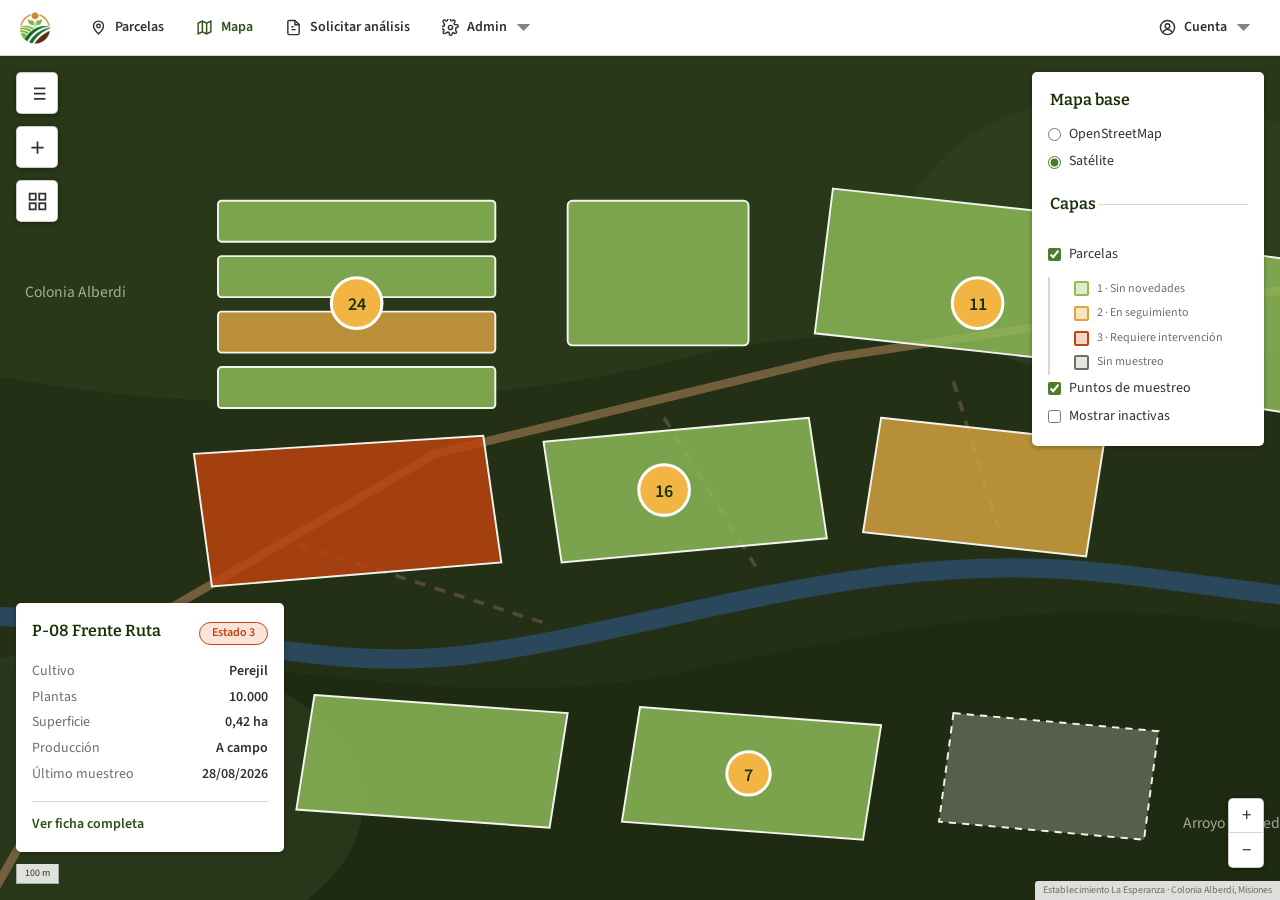
==== index.html @ cb6d9b94 "feat: logo, pantalla de analisis y ajustes de navegacion" ====
<!DOCTYPE html>
<html lang="es">
<head>
  <meta charset="UTF-8">
  <meta name="viewport" content="width=device-width, initial-scale=1.0">
  <title>SIGAgro — Mapa</title>
  <link rel="icon" href="img/logo.jpeg">
  <meta name="description" content="Sistema de gestión de parcelas y muestreos agronómicos.">

  <link rel="preconnect" href="https://fonts.googleapis.com">
  <link rel="preconnect" href="https://fonts.gstatic.com" crossorigin>
  <link href="https://fonts.googleapis.com/css2?family=Bitter:wght@500;600&family=Source+Sans+3:wght@400;600&display=swap" rel="stylesheet">

  <link rel="stylesheet" href="css/base.css">
  <link rel="stylesheet" href="css/paginas.css">
</head>

<body class="app">
  <a class="saltar-contenido" href="#mapa">Ir al mapa</a>

  <!-- ==================== Barra superior ==================== -->
  <header class="barra">

    <a class="barra__marca" href="index.html" aria-label="SIGAgro, inicio">
        <img class="barra__isotipo" src="img/logo.jpeg" alt="SIGAgro">
        <circle cx="20" cy="20" r="19" fill="#8fbc5a" stroke="#2d5016" stroke-width="2"/>
        <path d="M8 29 L14 15 L18 23 L22 17 L27 29 Z" fill="#1b3209"/>
        <rect x="8" y="29" width="24" height="3" fill="#2d5016"/>
      </svg>
    </a>

    <nav class="barra__menu" aria-label="Secciones del sistema">

      <a class="barra__link" href="listado_tabla.html">
        <svg viewBox="0 0 24 24" fill="none" stroke="currentColor" stroke-width="2" aria-hidden="true">
          <path d="M12 21s7-6.3 7-11a7 7 0 1 0-14 0c0 4.7 7 11 7 11z"/>
          <circle cx="12" cy="10" r="2.5"/>
        </svg>
        <span>Parcelas</span>
      </a>

      <a class="barra__link barra__link--activo" href="index.html">
        <svg viewBox="0 0 24 24" fill="none" stroke="currentColor" stroke-width="2" aria-hidden="true">
          <path d="M3 6l6-3 6 3 6-3v15l-6 3-6-3-6 3z"/>
          <path d="M9 3v15M15 6v15"/>
        </svg>
        <span>Mapa</span>
      </a>

      <a class="barra__link" href="comprar.html">
        <svg viewBox="0 0 24 24" fill="none" stroke="currentColor" stroke-width="2" aria-hidden="true">
          <path d="M14 2v6h6"/>
          <path d="M14 2H6a2 2 0 0 0-2 2v16a2 2 0 0 0 2 2h12a2 2 0 0 0 2-2V8z"/>
          <path d="M9 15h6M9 11h3"/>
        </svg>
        <span>Solicitar análisis</span>
      </a>

      <div class="desplegable">
        <a class="barra__link" href="#" aria-haspopup="true">
          <svg viewBox="0 0 24 24" fill="none" stroke="currentColor" stroke-width="2" aria-hidden="true">
            <circle cx="12" cy="12" r="3"/>
            <path d="M19.4 15a1.6 1.6 0 0 0 .3 1.8l.1.1a2 2 0 1 1-2.8 2.8l-.1-.1a1.6 1.6 0 0 0-2.7 1.1V21a2 2 0 1 1-4 0v-.1A1.6 1.6 0 0 0 7 19.4a1.6 1.6 0 0 0-1.8.3l-.1.1a2 2 0 1 1-2.8-2.8l.1-.1a1.6 1.6 0 0 0-1.1-2.7H1a2 2 0 1 1 0-4h.1A1.6 1.6 0 0 0 2.6 7a1.6 1.6 0 0 0-.3-1.8l-.1-.1a2 2 0 1 1 2.8-2.8l.1.1a1.6 1.6 0 0 0 1.8.3H7a1.6 1.6 0 0 0 1-1.5V1a2 2 0 1 1 4 0v.1a1.6 1.6 0 0 0 2.7 1.1l.1-.1a2 2 0 1 1 2.8 2.8l-.1.1a1.6 1.6 0 0 0-.3 1.8V7a1.6 1.6 0 0 0 1.5 1H21a2 2 0 1 1 0 4h-.1a1.6 1.6 0 0 0-1.5 1z"/>
          </svg>
          <span>Admin</span>
          <svg class="desplegable__flecha" viewBox="0 0 10 10" fill="currentColor" aria-hidden="true">
            <path d="M1 3l4 4 4-4z"/>
          </svg>
        </a>
        <div class="desplegable__lista">
          <a href="#">Establecimientos</a>
          <a href="#">Catálogo de cultivos</a>
          <a href="#">Plagas y enfermedades</a>
          <a href="#">Usuarios</a>
        </div>
      </div>

    </nav>

    <div class="barra__menu barra__menu--derecha">
      <div class="desplegable">
        <a class="barra__link" href="#" aria-haspopup="true">
          <svg viewBox="0 0 24 24" fill="none" stroke="currentColor" stroke-width="2" aria-hidden="true">
            <circle cx="12" cy="12" r="10"/>
            <circle cx="12" cy="10" r="3.2"/>
            <path d="M5.5 19a7 7 0 0 1 13 0"/>
          </svg>
          <span>Cuenta</span>
          <svg class="desplegable__flecha" viewBox="0 0 10 10" fill="currentColor" aria-hidden="true">
            <path d="M1 3l4 4 4-4z"/>
          </svg>
        </a>
        <div class="desplegable__lista desplegable__lista--derecha">
          <a href="#">Mi perfil</a>
          <a href="#">Preferencias</a>
          <a href="#">Cerrar sesión</a>
        </div>
      </div>
    </div>

  </header>

  <!-- ==================== Mapa ==================== -->
  <main class="mapa" id="mapa">

    <!-- Lienzo estático. Se reemplaza por el contenedor de Leaflet
         en la etapa siguiente sin modificar el resto de la pantalla. -->
    <div class="mapa__lienzo">
      <svg viewBox="0 0 1200 700" preserveAspectRatio="xMidYMid slice"
           role="img"
           aria-label="Mapa satelital del establecimiento La Esperanza con doce parcelas coloreadas según su estado sanitario y tres grupos de puntos de muestreo.">

        <!-- Terreno -->
        <rect width="1200" height="700" fill="#243016"/>
        <path d="M0 0h1200v230c-180 40-360-30-560 20S180 300 0 250z" fill="#2b3a1a" opacity="0.8"/>
        <path d="M0 520c220-60 400 40 640-10s360-70 560-20v210H0z" fill="#1f2a12" opacity="0.85"/>
        <ellipse cx="1010" cy="150" rx="190" ry="120" fill="#2f4020" opacity="0.7"/>
        <ellipse cx="150" cy="620" rx="220" ry="130" fill="#2f4020" opacity="0.6"/>

        <!-- Arroyo -->
        <path d="M-20 470 C 180 445, 300 520, 470 495 S 800 405, 1000 430 S 1160 455, 1220 445"
              fill="none" stroke="#2b4a63" stroke-width="16" opacity="0.9"/>

        <!-- Camino principal y huellas internas -->
        <path d="M60 700 L 190 470 L 430 330 L 760 250 L 1160 190"
              fill="none" stroke="#8b6f47" stroke-width="7" opacity="0.75"/>
        <path d="M300 400 L 520 470 M 620 300 L 700 430 M 860 270 L 900 400"
              fill="none" stroke="#7a6240" stroke-width="3"
              stroke-dasharray="9 8" opacity="0.55"/>

        <!-- ============ Parcelas ============ -->
        <!-- Verde: sin novedades · Ámbar: en seguimiento · Rojo: requiere intervención -->
        <g stroke="#f2f4ee" stroke-width="1.6" fill-opacity="0.82">

          <!-- Invernaderos (bandas angostas) -->
          <a class="mapa__parcela" href="producto.html">
            <title>P-01 Invernadero Norte · Pimiento · 15.000 plantas</title>
            <rect x="250" y="120" width="230" height="34" rx="3" fill="#8fbc5a"/>
          </a>
          <a class="mapa__parcela" href="producto.html">
            <title>P-02 Invernadero Centro · Tomate redondo · 2.000 plantas</title>
            <rect x="250" y="166" width="230" height="34" rx="3" fill="#8fbc5a"/>
          </a>
          <a class="mapa__parcela" href="producto.html">
            <title>P-03 Invernadero Sur · Tomate cherry · 1.000 plantas</title>
            <rect x="250" y="212" width="230" height="34" rx="3" fill="#d9a441"/>
          </a>
          <a class="mapa__parcela" href="producto.html">
            <title>P-04 Invernadero Fondo · Berenjena · 1.000 plantas</title>
            <rect x="250" y="258" width="230" height="34" rx="3" fill="#8fbc5a"/>
          </a>

          <!-- Módulo hidropónico -->
          <a class="mapa__parcela" href="producto.html">
            <title>P-05 Módulo hidropónico · Frutilla · 8.000 plantas</title>
            <rect x="540" y="120" width="150" height="120" rx="4" fill="#8fbc5a"/>
          </a>

          <!-- Parcelas a campo -->
          <a class="mapa__parcela" href="producto.html">
            <title>P-06 Lote Alto · Cebollita · 20.000 plantas</title>
            <polygon points="760,110 990,135 975,255 745,230" fill="#8fbc5a"/>
          </a>
          <a class="mapa__parcela" href="producto.html">
            <title>P-07 Picada Larga · Mandioca · 18.000 plantas</title>
            <polygon points="1010,150 1180,175 1165,300 995,275" fill="#8fbc5a"/>
          </a>
          <a class="mapa__parcela" href="producto.html">
            <title>P-08 Frente Ruta · Perejil · 10.000 plantas</title>
            <polygon points="230,330 470,315 485,420 245,440" fill="#c1440e"/>
          </a>
          <a class="mapa__parcela" href="producto.html">
            <title>P-09 Bajo del Arroyo · Lechuga · 7.000 plantas</title>
            <polygon points="520,320 740,300 755,400 535,420" fill="#8fbc5a"/>
          </a>
          <a class="mapa__parcela" href="producto.html">
            <title>P-10 Cantera · Jengibre · 4.000 plantas</title>
            <polygon points="800,300 985,320 970,415 785,395" fill="#d9a441"/>
          </a>
          <a class="mapa__parcela" href="producto.html">
            <title>P-11 Costa Sur · Zapallito de tronco · 3.000 plantas</title>
            <polygon points="330,530 540,545 525,640 315,625" fill="#8fbc5a"/>
          </a>
          <a class="mapa__parcela" href="producto.html">
            <title>P-12 Loma Verde · Repollo corazón de buey · 2.000 plantas</title>
            <polygon points="600,540 800,555 785,650 585,635" fill="#8fbc5a"/>
          </a>
          <a class="mapa__parcela" href="producto.html">
            <title>P-13 Chacra Vieja · Akusai · 2.000 plantas (inactiva)</title>
            <polygon points="860,545 1030,560 1018,650 848,635"
                     fill="#9aa192" fill-opacity="0.45" stroke-dasharray="6 5"/>
          </a>
        </g>

        <!-- Grupos de puntos de muestreo -->
        <g font-family="Source Sans 3, sans-serif" font-size="15" font-weight="600"
           text-anchor="middle" fill="#1b3209">
          <circle cx="365" cy="205" r="21" fill="#f2b544" stroke="#ffffff" stroke-width="2.5"/>
          <text x="365" y="211">24</text>
          <circle cx="620" cy="360" r="21" fill="#f2b544" stroke="#ffffff" stroke-width="2.5"/>
          <text x="620" y="366">16</text>
          <circle cx="880" cy="205" r="21" fill="#f2b544" stroke="#ffffff" stroke-width="2.5"/>
          <text x="880" y="211">11</text>
          <circle cx="690" cy="595" r="18" fill="#f2b544" stroke="#ffffff" stroke-width="2.5"/>
          <text x="690" y="601">7</text>
        </g>

        <!-- Topónimos -->
        <g font-family="Source Sans 3, sans-serif" font-size="13"
           fill="#e6ebdd" opacity="0.65">
          <text x="90" y="200">Colonia Alberdi</text>
          <text x="1050" y="640">Arroyo del Medio</text>
        </g>
      </svg>
    </div>

    <!-- Herramientas -->
    <div class="mapa__herramientas">
      <a class="herramienta" href="listado_tabla.html" title="Ver parcelas en tabla"
         aria-label="Ver parcelas en tabla">
        <svg viewBox="0 0 24 24" fill="none" stroke="currentColor" stroke-width="2" aria-hidden="true">
          <path d="M8 6h13M8 12h13M8 18h13M3 6h.01M3 12h.01M3 18h.01"/>
        </svg>
      </a>
      <a class="herramienta" href="comprar.html" title="Nueva solicitud de análisis"
         aria-label="Nueva solicitud de análisis">
        <svg viewBox="0 0 24 24" fill="none" stroke="currentColor" stroke-width="2" aria-hidden="true">
          <path d="M12 5v14M5 12h14"/>
        </svg>
      </a>
      <a class="herramienta" href="listado_box.html" title="Ver parcelas en tarjetas"
         aria-label="Ver parcelas en tarjetas">
        <svg viewBox="0 0 24 24" fill="none" stroke="currentColor" stroke-width="2" aria-hidden="true">
          <rect x="3" y="3" width="7" height="7"/>
          <rect x="14" y="3" width="7" height="7"/>
          <rect x="3" y="14" width="7" height="7"/>
          <rect x="14" y="14" width="7" height="7"/>
        </svg>
      </a>
    </div>

    <!-- Panel de capas -->
    <aside class="capas" aria-label="Control de capas">

      <fieldset class="capas__grupo">
        <legend class="capas__titulo">Mapa base</legend>
        <label class="capas__opcion">
          <input type="radio" name="base" value="osm">
          OpenStreetMap
        </label>
        <label class="capas__opcion">
          <input type="radio" name="base" value="satelite" checked>
          Satélite
        </label>
      </fieldset>

      <fieldset class="capas__grupo">
        <legend class="capas__titulo">Capas</legend>

        <label class="capas__opcion">
          <input type="checkbox" checked>
          Parcelas
        </label>

        <div class="capas__subgrupo">
          <div class="capas__leyenda">
            <p class="capas__referencia">
              <span class="capas__muestra capas__muestra--1"></span>
              1 · Sin novedades
            </p>
            <p class="capas__referencia">
              <span class="capas__muestra capas__muestra--2"></span>
              2 · En seguimiento
            </p>
            <p class="capas__referencia">
              <span class="capas__muestra capas__muestra--3"></span>
              3 · Requiere intervención
            </p>
            <p class="capas__referencia">
              <span class="capas__muestra capas__muestra--0"></span>
              Sin muestreo
            </p>
          </div>
        </div>

        <label class="capas__opcion">
          <input type="checkbox" checked>
          Puntos de muestreo
        </label>

        <label class="capas__opcion">
          <input type="checkbox">
          Mostrar inactivas
        </label>
      </fieldset>

    </aside>

    <!-- Ficha rápida de la parcela seleccionada -->
    <div class="resumen-parcela">
      <div class="resumen-parcela__encabezado">
        <span class="resumen-parcela__nombre">P-08 Frente Ruta</span>
        <span class="estado estado--3">Estado 3</span>
      </div>
      <dl class="resumen-parcela__datos">
        <div><dt>Cultivo</dt><dd>Perejil</dd></div>
        <div><dt>Plantas</dt><dd>10.000</dd></div>
        <div><dt>Superficie</dt><dd>0,42 ha</dd></div>
        <div><dt>Producción</dt><dd>A campo</dd></div>
        <div><dt>Último muestreo</dt><dd>28/08/2026</dd></div>
      </dl>
      <a class="resumen-parcela__pie" href="producto.html">Ver ficha completa</a>
    </div>

    <!-- Controles del mapa -->
    <div class="mapa__zoom">
      <button type="button" aria-label="Acercar">+</button>
      <button type="button" aria-label="Alejar">−</button>
    </div>

    <p class="mapa__escala">100 m</p>
    <p class="mapa__pie">Establecimiento La Esperanza · Colonia Alberdi, Misiones</p>

  </main>

</body>
</html>
---- css/base.css ----
/* ==========================================================================
   SIGAgro — base.css
   Tokens, reset, tipografía y componentes compartidos por todas las páginas.
   NO agregar acá estilos de una sola página: eso va en paginas.css
   ========================================================================== */

/* --- 1. Tokens ---------------------------------------------------------- */

:root {
  /* Paleta */
  --verde-noche:  #1b3209;
  --verde-oscuro: #2d5016;
  --verde-medio:  #4a7c2c;
  --verde-claro:  #8fbc5a;
  --ambar:        #d9a441;
  --alerta:       #c1440e;
  --tierra:       #8b6f47;

  /* Interfaz */
  --blanco:       #ffffff;
  --crema:        #f7f5f0;
  --gris-fondo:   #eceae4;
  --gris-texto:   #2f3330;
  --gris-suave:   #6b706b;
  --gris-borde:   #d5d8d2;

  /* Tipografía */
  --fuente-titulo: "Bitter", Georgia, serif;
  --fuente-texto:  "Source Sans 3", "Segoe UI", system-ui, sans-serif;

  --txt-xs:  0.75rem;
  --txt-sm:  0.875rem;
  --txt-md:  1rem;
  --txt-lg:  1.25rem;
  --txt-xl:  1.75rem;
  --txt-2xl: 2.25rem;

  /* Espaciado */
  --sp-1: 0.25rem;
  --sp-2: 0.5rem;
  --sp-3: 0.75rem;
  --sp-4: 1rem;
  --sp-5: 1.5rem;
  --sp-6: 2rem;
  --sp-7: 3rem;

  /* Varios */
  --radio: 5px;
  --barra-alto: 56px;
  --sombra: 0 1px 5px rgba(0, 0, 0, 0.35);
  --ancho-max: 1240px;
  --borde: 1px solid var(--gris-borde);
}

/* --- 2. Reset ----------------------------------------------------------- */

*,
*::before,
*::after {
  box-sizing: border-box;
}

body,
h1, h2, h3, h4,
p, ul, ol, figure, table, fieldset {
  margin: 0;
  padding: 0;
}

ul {
  list-style: none;
}

img,
svg {
  display: block;
  max-width: 100%;
}

button {
  font: inherit;
  cursor: pointer;
}

/* --- 3. Base ------------------------------------------------------------ */

body {
  font-family: var(--fuente-texto);
  font-size: var(--txt-md);
  line-height: 1.55;
  color: var(--gris-texto);
  background-color: var(--gris-fondo);
  -webkit-font-smoothing: antialiased;
}

h1, h2, h3, h4 {
  font-family: var(--fuente-titulo);
  font-weight: 600;
  line-height: 1.25;
  color: var(--verde-noche);
}

h1 { font-size: var(--txt-xl); }
h2 { font-size: var(--txt-lg); }

a {
  color: var(--verde-oscuro);
  text-underline-offset: 2px;
}

:focus-visible {
  outline: 2px solid var(--verde-medio);
  outline-offset: 2px;
}

/* Pantallas de aplicación: el mapa ocupa todo el alto disponible */
.app {
  height: 100vh;
  display: flex;
  flex-direction: column;
  overflow: hidden;
}

.saltar-contenido {
  position: absolute;
  left: -9999px;
}

.saltar-contenido:focus {
  left: var(--sp-4);
  top: var(--sp-4);
  z-index: 900;
  padding: var(--sp-2) var(--sp-4);
  background: var(--blanco);
  border-radius: var(--radio);
}

/* --- 4. Barra superior -------------------------------------------------- */

.barra {
  position: relative;
  z-index: 500;
  display: flex;
  align-items: center;
  gap: var(--sp-5);
  height: var(--barra-alto);
  padding-inline: var(--sp-4);
  background-color: var(--blanco);
  border-bottom: var(--borde);
  box-shadow: 0 1px 4px rgba(0, 0, 0, 0.12);
}

.barra__marca {
  flex-shrink: 0;
  line-height: 0;
}

.barra__isotipo {
  width: 38px;
  height: 38px;
  object-fit: cover;
  border-radius: 50%;
}

.barra__menu {
  display: flex;
  align-items: center;
  gap: var(--sp-2);
}

.barra__menu--derecha {
  margin-left: auto;
}

.barra__link {
  display: flex;
  align-items: center;
  gap: var(--sp-2);
  padding: var(--sp-2) var(--sp-3);
  border-radius: var(--radio);
  font-size: var(--txt-sm);
  font-weight: 600;
  color: var(--gris-texto);
  text-decoration: none;
  white-space: nowrap;
}

.barra__link:hover {
  background-color: var(--gris-fondo);
  color: var(--verde-oscuro);
}

.barra__link--activo {
  color: var(--verde-oscuro);
}

.barra__link svg {
  width: 17px;
  height: 17px;
  flex-shrink: 0;
}

/* Menú desplegable sin JavaScript */
.desplegable {
  position: relative;
}

.desplegable__lista {
  position: absolute;
  top: calc(100% + 6px);
  left: 0;
  min-width: 190px;
  padding: var(--sp-2);
  background-color: var(--blanco);
  border: var(--borde);
  border-radius: var(--radio);
  box-shadow: var(--sombra);
  visibility: hidden;
  opacity: 0;
}

.desplegable:hover .desplegable__lista,
.desplegable:focus-within .desplegable__lista {
  visibility: visible;
  opacity: 1;
}

.desplegable__lista--derecha {
  left: auto;
  right: 0;
}

.desplegable__lista a {
  display: block;
  padding: var(--sp-2) var(--sp-3);
  border-radius: 3px;
  font-size: var(--txt-sm);
  color: var(--gris-texto);
  text-decoration: none;
}

.desplegable__lista a:hover {
  background-color: var(--gris-fondo);
  color: var(--verde-oscuro);
}

.desplegable__flecha {
  width: 9px;
  height: 9px;
  opacity: 0.6;
}

/* --- 5. Botones --------------------------------------------------------- */

.boton {
  display: inline-block;
  font-size: var(--txt-sm);
  font-weight: 600;
  padding: var(--sp-3) var(--sp-5);
  border: 2px solid transparent;
  border-radius: var(--radio);
  text-decoration: none;
}

.boton--principal {
  background-color: var(--verde-oscuro);
  color: var(--blanco);
}

.boton--principal:hover {
  background-color: var(--verde-medio);
  color: var(--blanco);
}

.boton--secundario {
  background-color: var(--blanco);
  color: var(--verde-oscuro);
  border-color: var(--verde-oscuro);
}

.boton--secundario:hover {
  background-color: var(--verde-oscuro);
  color: var(--blanco);
}

/* --- 6. Etiquetas de estado sanitario ----------------------------------- */
/* El estado de la parcela sale del último muestreo cargado.                 */

.estado {
  display: inline-block;
  font-size: var(--txt-xs);
  font-weight: 600;
  padding: 1px var(--sp-3);
  border-radius: 999px;
  border: 1px solid;
  white-space: nowrap;
}

.estado--1 {
  background-color: #e9f3da;
  border-color: var(--verde-claro);
  color: var(--verde-oscuro);
}

.estado--2 {
  background-color: #fbf1d9;
  border-color: var(--ambar);
  color: #7a5410;
}

.estado--3 {
  background-color: #fae4da;
  border-color: var(--alerta);
  color: var(--alerta);
}

.estado--sin-datos {
  background-color: var(--gris-fondo);
  border-color: var(--gris-borde);
  color: var(--gris-suave);
}

/* --- 7. Pie de página (páginas de contenido, no en el mapa) ------------- */

.pie {
  background-color: var(--verde-noche);
  color: #c7cebc;
  padding-block: var(--sp-6);
  font-size: var(--txt-sm);
}

.pie__interior {
  width: 100%;
  max-width: var(--ancho-max);
  margin-inline: auto;
  padding-inline: var(--sp-5);
  display: flex;
  flex-wrap: wrap;
  gap: var(--sp-5);
  justify-content: space-between;
}

.pie__titulo {
  color: var(--crema);
  font-family: var(--fuente-titulo);
  margin-bottom: var(--sp-1);
}

/* --- 8. Responsive ------------------------------------------------------ */

@media (max-width: 900px) {
  .barra {
    gap: var(--sp-2);
    padding-inline: var(--sp-2);
  }

  .barra__link span {
    display: none;
  }

  .barra__link {
    padding: var(--sp-2);
  }
}
---- css/paginas.css ----
/* ==========================================================================
   SIGAgro — paginas.css
   Estilos propios de cada pantalla. Prefijar las clases con el nombre de la
   sección (mapa__, capas__, tabla__, ficha__) para no pisarse entre integrantes.
   ========================================================================== */

/* ==========================================================================
   PANTALLA DE MAPA (index.html)
   ========================================================================== */

.mapa {
  position: relative;
  flex: 1;
  overflow: hidden;
  background-color: #1d2915;
}

/* Lienzo: hoy es un SVG estático. En la etapa 2 se reemplaza por el
   contenedor de Leaflet sin tocar el resto de la pantalla. */
.mapa__lienzo {
  position: absolute;
  inset: 0;
}

.mapa__lienzo svg {
  width: 100%;
  height: 100%;
}

.mapa__parcela {
  cursor: pointer;
}

.mapa__parcela:hover polygon,
.mapa__parcela:hover rect {
  stroke: #ffffff;
  stroke-width: 3;
}

/* --- Herramientas laterales --------------------------------------------- */

.mapa__herramientas {
  position: absolute;
  top: var(--sp-4);
  left: var(--sp-4);
  z-index: 400;
  display: flex;
  flex-direction: column;
  gap: var(--sp-3);
}

.herramienta {
  display: grid;
  place-items: center;
  width: 42px;
  height: 42px;
  background-color: var(--blanco);
  border: 1px solid rgba(0, 0, 0, 0.2);
  border-radius: var(--radio);
  box-shadow: var(--sombra);
  color: var(--gris-texto);
  text-decoration: none;
}

.herramienta:hover {
  background-color: var(--crema);
  color: var(--verde-oscuro);
}

.herramienta svg {
  width: 21px;
  height: 21px;
}

/* --- Panel de capas ------------------------------------------------------ */

.capas {
  position: absolute;
  top: var(--sp-4);
  right: var(--sp-4);
  z-index: 400;
  width: 232px;
  padding: var(--sp-4);
  background-color: var(--blanco);
  border-radius: var(--radio);
  box-shadow: var(--sombra);
  font-size: var(--txt-sm);
}

.capas__grupo {
  border: none;
}

.capas__grupo + .capas__grupo {
  margin-top: var(--sp-4);
  padding-top: var(--sp-4);
  border-top: var(--borde);
}

.capas__titulo {
  display: block;
  font-family: var(--fuente-titulo);
  font-size: var(--txt-md);
  font-weight: 600;
  color: var(--verde-noche);
  margin-bottom: var(--sp-2);
}

.capas__opcion {
  display: flex;
  align-items: center;
  gap: var(--sp-2);
  padding-block: 3px;
  cursor: pointer;
}

.capas__opcion input {
  accent-color: var(--verde-medio);
  margin: 0;
  flex-shrink: 0;
}

.capas__subgrupo {
  margin-top: var(--sp-2);
  padding-left: var(--sp-5);
  border-left: 2px solid var(--gris-borde);
}

.capas__leyenda {
  margin-top: var(--sp-2);
}

.capas__referencia {
  display: flex;
  align-items: center;
  gap: var(--sp-2);
  padding-block: 3px;
  font-size: var(--txt-xs);
  color: var(--gris-suave);
}

.capas__muestra {
  width: 15px;
  height: 15px;
  border-radius: 2px;
  border: 2px solid;
  flex-shrink: 0;
}

.capas__muestra--1 { background-color: #dcefc4; border-color: var(--verde-claro); }
.capas__muestra--2 { background-color: #f7e6bd; border-color: var(--ambar); }
.capas__muestra--3 { background-color: #f4d5c6; border-color: var(--alerta); }
.capas__muestra--0 { background-color: #e4e6e1; border-color: var(--gris-suave); }

/* --- Control de zoom ----------------------------------------------------- */

.mapa__zoom {
  position: absolute;
  right: var(--sp-4);
  bottom: var(--sp-6);
  z-index: 400;
  display: flex;
  flex-direction: column;
  background-color: var(--blanco);
  border: 1px solid rgba(0, 0, 0, 0.2);
  border-radius: var(--radio);
  box-shadow: var(--sombra);
  overflow: hidden;
}

.mapa__zoom button {
  width: 34px;
  height: 34px;
  background: none;
  border: none;
  font-size: 19px;
  line-height: 1;
  color: var(--gris-texto);
}

.mapa__zoom button:first-child {
  border-bottom: var(--borde);
}

.mapa__zoom button:hover {
  background-color: var(--crema);
}

/* --- Escala y crédito ---------------------------------------------------- */

.mapa__pie {
  position: absolute;
  right: 0;
  bottom: 0;
  z-index: 400;
  padding: 2px var(--sp-2);
  background-color: rgba(255, 255, 255, 0.85);
  border-top-left-radius: 3px;
  font-size: 10px;
  color: var(--gris-suave);
}

.mapa__escala {
  position: absolute;
  left: var(--sp-4);
  bottom: var(--sp-4);
  z-index: 400;
  padding: 2px var(--sp-2);
  background-color: rgba(255, 255, 255, 0.85);
  border: 1px solid rgba(0, 0, 0, 0.25);
  border-top: none;
  font-size: 10px;
  color: var(--gris-texto);
}

/* --- Ficha rápida de la parcela seleccionada ----------------------------- */

.resumen-parcela {
  position: absolute;
  left: var(--sp-4);
  bottom: var(--sp-7);
  z-index: 400;
  width: 268px;
  padding: var(--sp-4);
  background-color: var(--blanco);
  border-radius: var(--radio);
  box-shadow: var(--sombra);
}

.resumen-parcela__encabezado {
  display: flex;
  align-items: baseline;
  justify-content: space-between;
  gap: var(--sp-2);
  margin-bottom: var(--sp-3);
}

.resumen-parcela__nombre {
  font-family: var(--fuente-titulo);
  font-size: var(--txt-md);
  font-weight: 600;
  color: var(--verde-noche);
}

.resumen-parcela__datos {
  font-size: var(--txt-sm);
}

.resumen-parcela__datos div {
  display: flex;
  justify-content: space-between;
  gap: var(--sp-3);
  padding-block: 2px;
}

.resumen-parcela__datos dt {
  color: var(--gris-suave);
}

.resumen-parcela__datos dd {
  margin: 0;
  font-weight: 600;
  text-align: right;
}

.resumen-parcela__pie {
  display: block;
  margin-top: var(--sp-3);
  padding-top: var(--sp-3);
  border-top: var(--borde);
  font-size: var(--txt-sm);
  font-weight: 600;
  color: var(--verde-oscuro);
  text-decoration: none;
}

.resumen-parcela__pie:hover {
  text-decoration: underline;
}

/* --- Responsive ---------------------------------------------------------- */

@media (max-width: 820px) {
  .capas {
    width: 196px;
    padding: var(--sp-3);
    font-size: var(--txt-xs);
  }

  .resumen-parcela {
    display: none;
  }

  .herramienta {
    width: 38px;
    height: 38px;
  }
}


/* ==========================================================================
   PÁGINAS DE CONTENIDO (listados, ficha y formulario)
   ========================================================================== */

.pagina {
  min-height: 100vh;
  display: flex;
  flex-direction: column;
}

.contenido {
  flex: 1;
}

.contenedor {
  width: 100%;
  max-width: var(--ancho-max);
  margin-inline: auto;
  padding: var(--sp-6) var(--sp-5);
}

.pagina__titulo {
  font-size: var(--txt-2xl);
  margin-bottom: var(--sp-1);
}

.pagina__bajada {
  color: var(--gris-suave);
  font-size: var(--txt-sm);
  margin-bottom: var(--sp-4);
}

.pagina__barra {
  display: flex;
  align-items: center;
  justify-content: space-between;
  flex-wrap: wrap;
  gap: var(--sp-3);
  margin-bottom: var(--sp-4);
}

.pagina__conteo {
  font-size: var(--txt-sm);
  color: var(--gris-suave);
}

.pagina__conteo strong {
  color: var(--gris-texto);
}

.pagina__herramientas {
  display: flex;
  align-items: center;
  gap: var(--sp-2);
}

/* Conmutador entre vista de tabla y vista de tarjetas */
.vistas {
  display: flex;
  border: var(--borde);
  border-radius: var(--radio);
  overflow: hidden;
  background-color: var(--blanco);
}

.vistas a {
  display: flex;
  align-items: center;
  gap: var(--sp-2);
  padding: var(--sp-2) var(--sp-3);
  font-size: var(--txt-sm);
  font-weight: 600;
  color: var(--gris-suave);
  text-decoration: none;
}

.vistas a + a {
  border-left: var(--borde);
}

.vistas a:hover {
  background-color: var(--gris-fondo);
}

.vistas .vistas--activa {
  background-color: var(--verde-oscuro);
  color: var(--blanco);
}

.vistas svg {
  width: 15px;
  height: 15px;
}

.boton--chico {
  display: inline-flex;
  align-items: center;
  gap: var(--sp-2);
  padding: var(--sp-2) var(--sp-4);
}

.boton--chico svg {
  width: 15px;
  height: 15px;
}

/* --- Grilla de datos ----------------------------------------------------- */

.grilla-scroll {
  overflow-x: auto;
  background-color: var(--blanco);
  border: var(--borde);
  border-radius: var(--radio);
}

.grilla {
  width: 100%;
  border-collapse: collapse;
  font-size: var(--txt-sm);
}

.grilla th,
.grilla td {
  padding: var(--sp-3);
  border: 1px solid var(--gris-borde);
  text-align: left;
  vertical-align: middle;
}

.grilla thead th {
  font-weight: 600;
  white-space: nowrap;
  background-color: var(--blanco);
}

.grilla__orden {
  display: inline-flex;
  align-items: center;
  gap: 4px;
  color: var(--gris-texto);
  text-decoration: underline;
}

.grilla__orden svg {
  width: 12px;
  height: 12px;
  opacity: 0.65;
}

.grilla__filtros input,
.grilla__filtros select {
  width: 100%;
  min-width: 78px;
  padding: 5px var(--sp-2);
  font: inherit;
  font-size: var(--txt-sm);
  color: var(--gris-texto);
  background-color: var(--blanco);
  border: 1px solid var(--gris-borde);
  border-radius: 3px;
}

.grilla__filtros th {
  padding: var(--sp-2);
}

.grilla tbody tr:nth-child(odd) {
  background-color: #f6f6f3;
}

.grilla tbody tr:hover {
  background-color: #edf3e3;
}

.grilla__num {
  width: 42px;
  text-align: center;
  color: var(--gris-suave);
}

.grilla__numero {
  text-align: right;
  font-variant-numeric: tabular-nums;
}

.grilla__parcela {
  font-weight: 600;
  color: var(--verde-oscuro);
  text-decoration: none;
}

.grilla__parcela:hover {
  text-decoration: underline;
}

.grilla__accion {
  display: inline-grid;
  place-items: center;
  width: 28px;
  height: 28px;
  border-radius: 3px;
  color: var(--verde-medio);
}

.grilla__accion:hover {
  background-color: var(--gris-fondo);
}

.grilla__accion svg {
  width: 16px;
  height: 16px;
}

.grilla__inactiva td {
  color: var(--gris-suave);
}

/* Interruptor de activo/inactivo, sin JavaScript */
.interruptor {
  position: relative;
  display: inline-block;
  width: 38px;
  height: 20px;
  vertical-align: middle;
}

.interruptor input {
  position: absolute;
  opacity: 0;
  width: 100%;
  height: 100%;
  margin: 0;
  cursor: pointer;
}

.interruptor span {
  position: absolute;
  inset: 0;
  background-color: var(--gris-borde);
  border-radius: 999px;
  pointer-events: none;
}

.interruptor span::before {
  content: "";
  position: absolute;
  top: 2px;
  left: 2px;
  width: 16px;
  height: 16px;
  background-color: var(--blanco);
  border-radius: 50%;
}

.interruptor input:checked + span {
  background-color: var(--verde-medio);
}

.interruptor input:checked + span::before {
  left: 20px;
}

.interruptor input:focus-visible + span {
  outline: 2px solid var(--verde-medio);
  outline-offset: 2px;
}

/* --- Vista de tarjetas --------------------------------------------------- */

.tarjetas {
  display: grid;
  grid-template-columns: repeat(auto-fill, minmax(255px, 1fr));
  gap: var(--sp-4);
}

.tarjeta {
  display: flex;
  flex-direction: column;
  background-color: var(--blanco);
  border: var(--borde);
  border-radius: var(--radio);
  overflow: hidden;
  color: inherit;
  text-decoration: none;
}

.tarjeta:hover {
  border-color: var(--verde-medio);
  box-shadow: 0 2px 8px rgba(0, 0, 0, 0.1);
}

.tarjeta__vista {
  aspect-ratio: 16 / 9;
  background-color: #243016;
}

.tarjeta__vista svg {
  width: 100%;
  height: 100%;
}

.tarjeta__cuerpo {
  flex: 1;
  padding: var(--sp-4);
}

.tarjeta__encabezado {
  display: flex;
  align-items: flex-start;
  justify-content: space-between;
  gap: var(--sp-2);
}

.tarjeta__nombre {
  font-family: var(--fuente-titulo);
  font-size: var(--txt-md);
  font-weight: 600;
  color: var(--verde-noche);
}

.tarjeta__cultivo {
  font-size: var(--txt-sm);
  color: var(--gris-suave);
  margin-bottom: var(--sp-3);
}

.tarjeta__datos {
  display: grid;
  grid-template-columns: 1fr 1fr;
  gap: var(--sp-2) var(--sp-3);
  padding-top: var(--sp-3);
  border-top: var(--borde);
  font-size: var(--txt-sm);
}

.tarjeta__dato span {
  display: block;
  font-size: var(--txt-xs);
  color: var(--gris-suave);
}

.tarjeta__dato strong {
  font-weight: 600;
}

.tarjeta--inactiva {
  opacity: 0.62;
}

/* --- Ficha de parcela ---------------------------------------------------- */

.ficha {
  display: grid;
  grid-template-columns: minmax(0, 1.1fr) minmax(0, 1fr);
  gap: var(--sp-5);
  align-items: start;
}

.panel {
  background-color: var(--blanco);
  border: var(--borde);
  border-radius: var(--radio);
  padding: var(--sp-5);
}

.panel + .panel {
  margin-top: var(--sp-5);
}

.panel__titulo {
  font-size: var(--txt-lg);
  margin-bottom: var(--sp-4);
  padding-bottom: var(--sp-3);
  border-bottom: var(--borde);
}

.datos {
  font-size: var(--txt-sm);
}

.datos div {
  display: flex;
  justify-content: space-between;
  gap: var(--sp-4);
  padding-block: var(--sp-2);
  border-bottom: 1px dotted var(--gris-borde);
}

.datos div:last-child {
  border-bottom: none;
}

.datos dt {
  color: var(--gris-suave);
}

.datos dd {
  margin: 0;
  font-weight: 600;
  text-align: right;
}

.miniatura {
  border-radius: var(--radio);
  overflow: hidden;
  background-color: #243016;
  margin-bottom: var(--sp-3);
}

.miniatura svg {
  width: 100%;
  height: auto;
}

.galeria {
  display: grid;
  grid-template-columns: repeat(3, 1fr);
  gap: var(--sp-2);
}

.galeria figure {
  aspect-ratio: 1;
  display: grid;
  place-items: center;
  background-color: var(--gris-fondo);
  border: 1px dashed var(--gris-borde);
  border-radius: 3px;
  font-size: var(--txt-xs);
  color: var(--gris-suave);
  text-align: center;
  padding: var(--sp-2);
}

.encabezado-ficha {
  display: flex;
  align-items: center;
  flex-wrap: wrap;
  gap: var(--sp-3);
  margin-bottom: var(--sp-2);
}

.migas {
  font-size: var(--txt-sm);
  color: var(--gris-suave);
  margin-bottom: var(--sp-3);
}

.migas a {
  color: var(--gris-suave);
}

/* --- Formulario ---------------------------------------------------------- */

.formulario {
  display: grid;
  grid-template-columns: minmax(0, 1.35fr) minmax(0, 1fr);
  gap: var(--sp-5);
  align-items: start;
}

.campo {
  margin-bottom: var(--sp-4);
}

.campo:last-child {
  margin-bottom: 0;
}

.campo label {
  display: block;
  font-size: var(--txt-sm);
  font-weight: 600;
  margin-bottom: var(--sp-1);
}

.campo input,
.campo select,
.campo textarea {
  width: 100%;
  padding: var(--sp-3);
  font: inherit;
  font-size: var(--txt-sm);
  color: var(--gris-texto);
  background-color: var(--blanco);
  border: 1px solid var(--gris-borde);
  border-radius: var(--radio);
}

.campo textarea {
  min-height: 92px;
  resize: vertical;
}

.campo input:focus,
.campo select:focus,
.campo textarea:focus {
  border-color: var(--verde-medio);
}

.campo__ayuda {
  display: block;
  margin-top: var(--sp-1);
  font-size: var(--txt-xs);
  color: var(--gris-suave);
}

.campos-2 {
  display: grid;
  grid-template-columns: 1fr 1fr;
  gap: var(--sp-4);
}

.requerido {
  color: var(--alerta);
}

.opcion {
  display: flex;
  align-items: center;
  gap: var(--sp-3);
  padding: var(--sp-3);
  border: var(--borde);
  border-radius: var(--radio);
  margin-bottom: var(--sp-2);
  font-size: var(--txt-sm);
  cursor: pointer;
}

.opcion:hover {
  border-color: var(--verde-medio);
  background-color: #f6f9f1;
}

.opcion input {
  accent-color: var(--verde-medio);
  flex-shrink: 0;
  margin: 0;
}

.opcion__precio {
  margin-left: auto;
  font-weight: 600;
  font-variant-numeric: tabular-nums;
}

.total {
  display: flex;
  justify-content: space-between;
  align-items: baseline;
  gap: var(--sp-3);
  margin-top: var(--sp-4);
  padding-top: var(--sp-4);
  border-top: 2px solid var(--gris-borde);
  font-family: var(--fuente-titulo);
  font-size: var(--txt-lg);
  color: var(--verde-noche);
}

.formulario__envio {
  margin-top: var(--sp-5);
  display: flex;
  flex-wrap: wrap;
  gap: var(--sp-3);
  align-items: center;
}

/* --- Responsive ---------------------------------------------------------- */

@media (max-width: 900px) {
  .ficha,
  .formulario {
    grid-template-columns: 1fr;
  }

  .contenedor {
    padding: var(--sp-5) var(--sp-4);
  }

  .campos-2 {
    grid-template-columns: 1fr;
  }
}
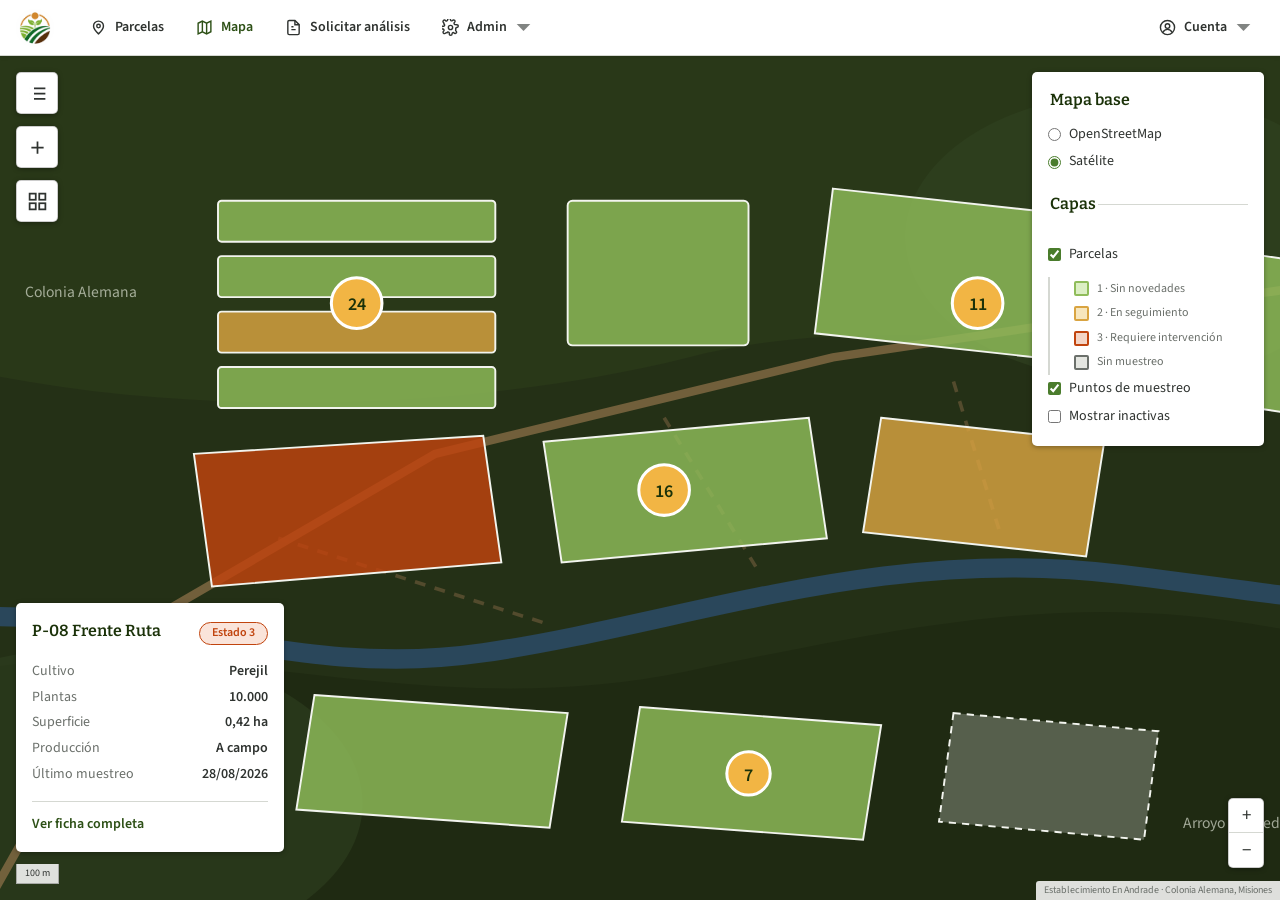
==== commit ce671b3b: "arreglo de errores en Html" ====
--- a/index.html
+++ b/index.html
@@ -23,10 +23,6 @@
 
     <a class="barra__marca" href="index.html" aria-label="SIGAgro, inicio">
         <img class="barra__isotipo" src="img/logo.jpeg" alt="SIGAgro">
-        <circle cx="20" cy="20" r="19" fill="#8fbc5a" stroke="#2d5016" stroke-width="2"/>
-        <path d="M8 29 L14 15 L18 23 L22 17 L27 29 Z" fill="#1b3209"/>
-        <rect x="8" y="29" width="24" height="3" fill="#2d5016"/>
-      </svg>
     </a>
 
     <nav class="barra__menu" aria-label="Secciones del sistema">
@@ -108,7 +104,7 @@
     <div class="mapa__lienzo">
       <svg viewBox="0 0 1200 700" preserveAspectRatio="xMidYMid slice"
            role="img"
-           aria-label="Mapa satelital del establecimiento La Esperanza con doce parcelas coloreadas según su estado sanitario y tres grupos de puntos de muestreo.">
+           aria-label="Mapa satelital del establecimiento En Andrades con doce parcelas coloreadas según su estado sanitario y tres grupos de puntos de muestreo.">
 
         <!-- Terreno -->
         <rect width="1200" height="700" fill="#243016"/>
@@ -208,7 +204,7 @@
         <!-- Topónimos -->
         <g font-family="Source Sans 3, sans-serif" font-size="13"
            fill="#e6ebdd" opacity="0.65">
-          <text x="90" y="200">Colonia Alberdi</text>
+          <text x="90" y="200">Colonia Alemana</text>
           <text x="1050" y="640">Arroyo del Medio</text>
         </g>
       </svg>
@@ -319,7 +315,7 @@
     </div>
 
     <p class="mapa__escala">100 m</p>
-    <p class="mapa__pie">Establecimiento La Esperanza · Colonia Alberdi, Misiones</p>
+    <p class="mapa__pie">Establecimiento En Andrade · Colonia Alemana, Misiones</p>
 
   </main>
 
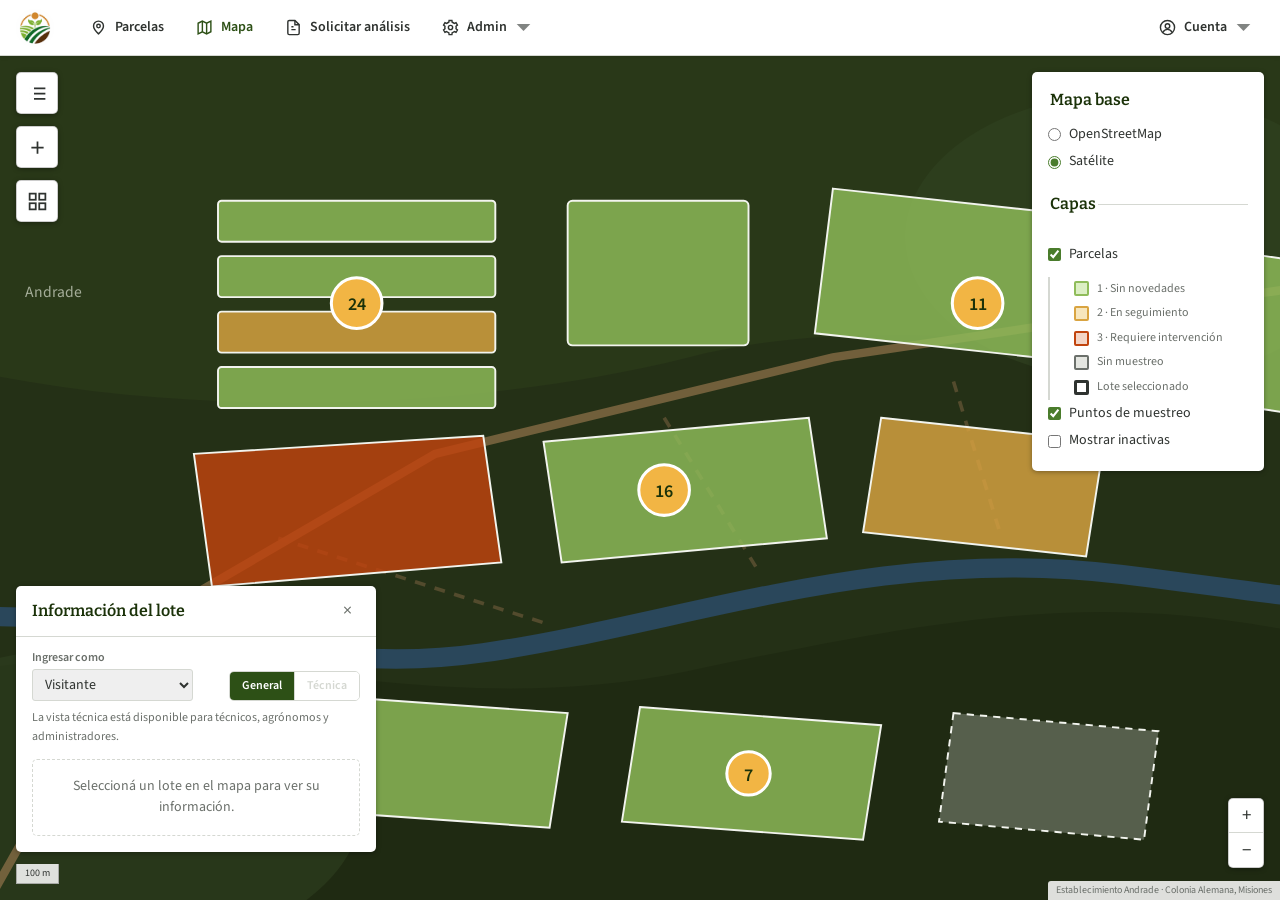
==== commit 339e6b51: "feat: visor de informacion tecnica en el mapa (opcion 8)" ====
--- a/index.html
+++ b/index.html
@@ -4,8 +4,9 @@
   <meta charset="UTF-8">
   <meta name="viewport" content="width=device-width, initial-scale=1.0">
   <title>SIGAgro — Mapa</title>
+  <meta name="description" content="Sistema de gestión de parcelas y muestreos agronómicos.">
+
   <link rel="icon" href="img/logo.jpeg">
-  <meta name="description" content="Sistema de gestión de parcelas y muestreos agronómicos.">
 
   <link rel="preconnect" href="https://fonts.googleapis.com">
   <link rel="preconnect" href="https://fonts.gstatic.com" crossorigin>
@@ -13,6 +14,7 @@
 
   <link rel="stylesheet" href="css/base.css">
   <link rel="stylesheet" href="css/paginas.css">
+  <link rel="stylesheet" href="css/visor.css">
 </head>
 
 <body class="app">
@@ -22,7 +24,7 @@
   <header class="barra">
 
     <a class="barra__marca" href="index.html" aria-label="SIGAgro, inicio">
-        <img class="barra__isotipo" src="img/logo.jpeg" alt="SIGAgro">
+      <img class="barra__isotipo" src="img/logo.jpeg" alt="SIGAgro">
     </a>
 
     <nav class="barra__menu" aria-label="Secciones del sistema">
@@ -56,7 +58,7 @@
         <a class="barra__link" href="#" aria-haspopup="true">
           <svg viewBox="0 0 24 24" fill="none" stroke="currentColor" stroke-width="2" aria-hidden="true">
             <circle cx="12" cy="12" r="3"/>
-            <path d="M19.4 15a1.6 1.6 0 0 0 .3 1.8l.1.1a2 2 0 1 1-2.8 2.8l-.1-.1a1.6 1.6 0 0 0-2.7 1.1V21a2 2 0 1 1-4 0v-.1A1.6 1.6 0 0 0 7 19.4a1.6 1.6 0 0 0-1.8.3l-.1.1a2 2 0 1 1-2.8-2.8l.1-.1a1.6 1.6 0 0 0-1.1-2.7H1a2 2 0 1 1 0-4h.1A1.6 1.6 0 0 0 2.6 7a1.6 1.6 0 0 0-.3-1.8l-.1-.1a2 2 0 1 1 2.8-2.8l.1.1a1.6 1.6 0 0 0 1.8.3H7a1.6 1.6 0 0 0 1-1.5V1a2 2 0 1 1 4 0v.1a1.6 1.6 0 0 0 2.7 1.1l.1-.1a2 2 0 1 1 2.8 2.8l-.1.1a1.6 1.6 0 0 0-.3 1.8V7a1.6 1.6 0 0 0 1.5 1H21a2 2 0 1 1 0 4h-.1a1.6 1.6 0 0 0-1.5 1z"/>
+            <path d="M20 12a8 8 0 0 0-.2-1.7l2-1.6-2-3.4-2.4 1a8 8 0 0 0-3-1.7L14 2h-4l-.4 2.6a8 8 0 0 0-3 1.7l-2.4-1-2 3.4 2 1.6a8 8 0 0 0 0 3.4l-2 1.6 2 3.4 2.4-1a8 8 0 0 0 3 1.7L10 22h4l.4-2.6a8 8 0 0 0 3-1.7l2.4 1 2-3.4-2-1.6c.1-.6.2-1.1.2-1.7z"/>
           </svg>
           <span>Admin</span>
           <svg class="desplegable__flecha" viewBox="0 0 10 10" fill="currentColor" aria-hidden="true">
@@ -99,12 +101,11 @@
   <!-- ==================== Mapa ==================== -->
   <main class="mapa" id="mapa">
 
-    <!-- Lienzo estático. Se reemplaza por el contenedor de Leaflet
-         en la etapa siguiente sin modificar el resto de la pantalla. -->
+    <!-- Lienzo estático. Se reemplaza por Leaflet en la etapa siguiente. -->
     <div class="mapa__lienzo">
       <svg viewBox="0 0 1200 700" preserveAspectRatio="xMidYMid slice"
            role="img"
-           aria-label="Mapa satelital del establecimiento En Andrades con doce parcelas coloreadas según su estado sanitario y tres grupos de puntos de muestreo.">
+           aria-label="Mapa satelital del establecimiento Andrade con trece parcelas coloreadas según su estado sanitario.">
 
         <!-- Terreno -->
         <rect width="1200" height="700" fill="#243016"/>
@@ -117,72 +118,69 @@
         <path d="M-20 470 C 180 445, 300 520, 470 495 S 800 405, 1000 430 S 1160 455, 1220 445"
               fill="none" stroke="#2b4a63" stroke-width="16" opacity="0.9"/>
 
-        <!-- Camino principal y huellas internas -->
+        <!-- Caminos -->
         <path d="M60 700 L 190 470 L 430 330 L 760 250 L 1160 190"
               fill="none" stroke="#8b6f47" stroke-width="7" opacity="0.75"/>
         <path d="M300 400 L 520 470 M 620 300 L 700 430 M 860 270 L 900 400"
               fill="none" stroke="#7a6240" stroke-width="3"
               stroke-dasharray="9 8" opacity="0.55"/>
 
-        <!-- ============ Parcelas ============ -->
-        <!-- Verde: sin novedades · Ámbar: en seguimiento · Rojo: requiere intervención -->
+        <!-- ============ Parcelas ============
+             El relleno indica el estado sanitario.
+             El atributo data-id vincula cada polígono con su parcela,
+             para que visor.js sepa qué lote se seleccionó. -->
         <g stroke="#f2f4ee" stroke-width="1.6" fill-opacity="0.82">
 
-          <!-- Invernaderos (bandas angostas) -->
-          <a class="mapa__parcela" href="producto.html">
-            <title>P-01 Invernadero Norte · Pimiento · 15.000 plantas</title>
+          <a class="mapa__parcela" data-id="1" href="producto.html">
+            <title>P-01 Invernadero Norte · Pimiento</title>
             <rect x="250" y="120" width="230" height="34" rx="3" fill="#8fbc5a"/>
           </a>
-          <a class="mapa__parcela" href="producto.html">
-            <title>P-02 Invernadero Centro · Tomate redondo · 2.000 plantas</title>
+          <a class="mapa__parcela" data-id="2" href="producto.html">
+            <title>P-02 Invernadero Centro · Tomate redondo</title>
             <rect x="250" y="166" width="230" height="34" rx="3" fill="#8fbc5a"/>
           </a>
-          <a class="mapa__parcela" href="producto.html">
-            <title>P-03 Invernadero Sur · Tomate cherry · 1.000 plantas</title>
+          <a class="mapa__parcela" data-id="3" href="producto.html">
+            <title>P-03 Invernadero Sur · Tomate cherry</title>
             <rect x="250" y="212" width="230" height="34" rx="3" fill="#d9a441"/>
           </a>
-          <a class="mapa__parcela" href="producto.html">
-            <title>P-04 Invernadero Fondo · Berenjena · 1.000 plantas</title>
+          <a class="mapa__parcela" data-id="4" href="producto.html">
+            <title>P-04 Invernadero Fondo · Berenjena</title>
             <rect x="250" y="258" width="230" height="34" rx="3" fill="#8fbc5a"/>
           </a>
-
-          <!-- Módulo hidropónico -->
-          <a class="mapa__parcela" href="producto.html">
-            <title>P-05 Módulo hidropónico · Frutilla · 8.000 plantas</title>
+          <a class="mapa__parcela" data-id="5" href="producto.html">
+            <title>P-05 Módulo hidropónico · Frutilla</title>
             <rect x="540" y="120" width="150" height="120" rx="4" fill="#8fbc5a"/>
           </a>
-
-          <!-- Parcelas a campo -->
-          <a class="mapa__parcela" href="producto.html">
-            <title>P-06 Lote Alto · Cebollita · 20.000 plantas</title>
+          <a class="mapa__parcela" data-id="6" href="producto.html">
+            <title>P-06 Lote Alto · Cebollita</title>
             <polygon points="760,110 990,135 975,255 745,230" fill="#8fbc5a"/>
           </a>
-          <a class="mapa__parcela" href="producto.html">
-            <title>P-07 Picada Larga · Mandioca · 18.000 plantas</title>
+          <a class="mapa__parcela" data-id="7" href="producto.html">
+            <title>P-07 Picada Larga · Mandioca</title>
             <polygon points="1010,150 1180,175 1165,300 995,275" fill="#8fbc5a"/>
           </a>
-          <a class="mapa__parcela" href="producto.html">
-            <title>P-08 Frente Ruta · Perejil · 10.000 plantas</title>
+          <a class="mapa__parcela" data-id="8" href="producto.html">
+            <title>P-08 Frente Ruta · Perejil</title>
             <polygon points="230,330 470,315 485,420 245,440" fill="#c1440e"/>
           </a>
-          <a class="mapa__parcela" href="producto.html">
-            <title>P-09 Bajo del Arroyo · Lechuga · 7.000 plantas</title>
+          <a class="mapa__parcela" data-id="9" href="producto.html">
+            <title>P-09 Bajo del Arroyo · Lechuga</title>
             <polygon points="520,320 740,300 755,400 535,420" fill="#8fbc5a"/>
           </a>
-          <a class="mapa__parcela" href="producto.html">
-            <title>P-10 Cantera · Jengibre · 4.000 plantas</title>
+          <a class="mapa__parcela" data-id="10" href="producto.html">
+            <title>P-10 Cantera · Jengibre</title>
             <polygon points="800,300 985,320 970,415 785,395" fill="#d9a441"/>
           </a>
-          <a class="mapa__parcela" href="producto.html">
-            <title>P-11 Costa Sur · Zapallito de tronco · 3.000 plantas</title>
+          <a class="mapa__parcela" data-id="11" href="producto.html">
+            <title>P-11 Costa Sur · Zapallito de tronco</title>
             <polygon points="330,530 540,545 525,640 315,625" fill="#8fbc5a"/>
           </a>
-          <a class="mapa__parcela" href="producto.html">
-            <title>P-12 Loma Verde · Repollo corazón de buey · 2.000 plantas</title>
+          <a class="mapa__parcela" data-id="12" href="producto.html">
+            <title>P-12 Loma Verde · Repollo corazón de buey</title>
             <polygon points="600,540 800,555 785,650 585,635" fill="#8fbc5a"/>
           </a>
-          <a class="mapa__parcela" href="producto.html">
-            <title>P-13 Chacra Vieja · Akusai · 2.000 plantas (inactiva)</title>
+          <a class="mapa__parcela" data-id="13" href="producto.html">
+            <title>P-13 Chacra Vieja · Akusai (inactiva)</title>
             <polygon points="860,545 1030,560 1018,650 848,635"
                      fill="#9aa192" fill-opacity="0.45" stroke-dasharray="6 5"/>
           </a>
@@ -201,11 +199,9 @@
           <text x="690" y="601">7</text>
         </g>
 
-        <!-- Topónimos -->
-        <g font-family="Source Sans 3, sans-serif" font-size="13"
-           fill="#e6ebdd" opacity="0.65">
-          <text x="90" y="200">Colonia Alemana</text>
-          <text x="1050" y="640">Arroyo del Medio</text>
+        <!-- Topónimo -->
+        <g font-family="Source Sans 3, sans-serif" font-size="13" fill="#e6ebdd" opacity="0.65">
+          <text x="90" y="200">Andrade</text>
         </g>
       </svg>
     </div>
@@ -276,6 +272,10 @@
               <span class="capas__muestra capas__muestra--0"></span>
               Sin muestreo
             </p>
+            <p class="capas__referencia">
+              <span class="capas__muestra capas__muestra--seleccion"></span>
+              Lote seleccionado
+            </p>
           </div>
         </div>
 
@@ -292,21 +292,39 @@
 
     </aside>
 
-    <!-- Ficha rápida de la parcela seleccionada -->
-    <div class="resumen-parcela">
-      <div class="resumen-parcela__encabezado">
-        <span class="resumen-parcela__nombre">P-08 Frente Ruta</span>
-        <span class="estado estado--3">Estado 3</span>
+    <!-- ============ Visor técnico (Opción 8) ============
+         El contenido lo genera visor.js al seleccionar un lote del mapa. -->
+    <aside class="visor" id="visor" aria-label="Información del lote seleccionado">
+
+      <div class="visor__encabezado">
+        <h2 class="visor__titulo">Información del lote</h2>
+        <button type="button" class="visor__cerrar" id="visorCerrar" aria-label="Cerrar">×</button>
       </div>
-      <dl class="resumen-parcela__datos">
-        <div><dt>Cultivo</dt><dd>Perejil</dd></div>
-        <div><dt>Plantas</dt><dd>10.000</dd></div>
-        <div><dt>Superficie</dt><dd>0,42 ha</dd></div>
-        <div><dt>Producción</dt><dd>A campo</dd></div>
-        <div><dt>Último muestreo</dt><dd>28/08/2026</dd></div>
-      </dl>
-      <a class="resumen-parcela__pie" href="producto.html">Ver ficha completa</a>
-    </div>
+
+      <div class="visor__controles">
+        <label class="visor__control">
+          Ingresar como
+          <select id="visorRol">
+            <option value="visitante">Visitante</option>
+            <option value="tecnico">Técnico</option>
+            <option value="agronomo">Ingeniero agrónomo</option>
+            <option value="administrador">Administrador</option>
+          </select>
+        </label>
+
+        <div class="visor__vistas" role="group" aria-label="Vista del lote">
+          <button type="button" class="visor__vista" data-vista="general" aria-pressed="true">General</button>
+          <button type="button" class="visor__vista" data-vista="tecnica" aria-pressed="false">Técnica</button>
+        </div>
+      </div>
+
+      <p class="visor__aviso-rol" id="visorAvisoRol" hidden>
+        La vista técnica está disponible para técnicos, agrónomos y administradores.
+      </p>
+
+      <div class="visor__contenido" id="visorContenido" aria-live="polite"></div>
+
+    </aside>
 
     <!-- Controles del mapa -->
     <div class="mapa__zoom">
@@ -315,9 +333,11 @@
     </div>
 
     <p class="mapa__escala">100 m</p>
-    <p class="mapa__pie">Establecimiento En Andrade · Colonia Alemana, Misiones</p>
+    <p class="mapa__pie">Establecimiento Andrade · Colonia Alemana, Misiones</p>
 
   </main>
 
+  <script src="js/visor.js"></script>
+
 </body>
-</html>+</html>
--- a/css/paginas.css
+++ b/css/paginas.css
@@ -869,7 +869,7 @@
 @media (max-width: 900px) {
   .ficha,
   .formulario {
-    grid-template-columns: 1fr;
+    grid-template-columns: minmax(0, 1fr);
   }
 
   .contenedor {
@@ -879,4 +879,120 @@
   .campos-2 {
     grid-template-columns: 1fr;
   }
+}
+
+@media (max-width: 560px) {
+    .galeria {
+        grid-template-columns: repeat(2, 1fr);
+    }
+}
+
+/*--Analisis con cantidad---------*/
+
+.opcion--analisis {
+    display: flex;
+    align-items: center;
+    gap: var(--sp-3);
+}
+
+.opcion__texto {
+    flex: 1;
+    cursor: pointer;
+    margin-bottom: 0;
+    font-weight: 400;
+}
+
+.opcion__cantidad {
+    width: 64px;
+    padding: var(--sp-2);
+    font: inherit;
+    font-size: var(--txt-sm);
+    text-align: center;
+    border: 1px solid var(--gris-borde);
+    border-radius: var(--radio);
+}
+
+.opcion__subtotal { 
+    min-width:88px;
+    text-align: right;
+    font-weight: 600;
+    font-variant-numeric: tabular-nums;
+}
+
+.opcion--apagada {
+    opacity: 0.45;
+}
+
+.buscador {
+  display: grid;
+  grid-template-columns: minmax(200px, 2fr) repeat(3, minmax(140px, 1fr)) auto;
+  margin-bottom: var(--sp-4);
+  background-color: var(--blanco);
+  border: var(--borde);
+  border-radius: var(--radio);
+  overflow: hidden;
+}
+.buscador__campo {
+  padding: var(--sp-3);
+  border-right: 1px solid var(--gris-borde);
+}
+
+.buscador__campo label {
+  display: block;
+  margin-bottom: var(--sp-2);
+  font-size: var(--txt-sm);
+  font-weight: 600;
+  color: var(--verde-noche);
+  text-decoration: underline;
+  text-underline-offset: 2px;
+  white-space: nowrap;
+}
+
+.bucador__campo input,
+.buscador__campo select {
+  width: 100%;
+  min-width: 78px;
+  padding: 5px var(--sp-2);
+  font: inherit;
+  font-size: var(--txt-sm);
+  color: var(--gris-texto);
+  background-color: var(--blanco);
+  border: 1px solid var(--gris-borde);
+  border-radius: 3px;
+}
+
+.bucador__campo input:focus,
+.buscador__campo select:focus {
+  border-color: var(--verde-medio);
+  outline: none;
+}
+
+.buscador #limpiar {
+  align-self: end;
+  margin: var(--sp-3);
+}
+
+.sin-resultados {
+  grid-column: 1 / -1;
+  padding: var(--sp-7) var(--sp-4);
+  text-align: center;
+  color: var(--gris-suave);
+  background-color: var(--blanco);
+  border: 1px dashed var(--gris-borde);
+  border-radius: var(--radio);
+}
+
+
+@media (max-width: 820px){
+  .buscador {
+    grid-template-columns: 1fr 1fr;
+  }
+
+  .buscador__campo:first-child {
+    grid-column: 1 / -1;
+  }
+
+  .buscador__campo{
+    border-bottom: 1px solid var(--gris-borde);
+  }
 }
--- a/css/visor.css
+++ b/css/visor.css
@@ -0,0 +1,326 @@
+/* ==========================================================================
+   SIGAgro — visor.css
+   Opción 8 · Visor de información técnica sobre el mapa.
+   Hoja separada de paginas.css para trabajar sin conflictos en Git.
+   ========================================================================== */
+
+/* --- Panel ---------------------------------------------------------------- */
+
+.visor {
+  position: absolute;
+  left: var(--sp-4);
+  bottom: var(--sp-7);
+  z-index: 400;
+  width: 360px;
+  max-height: calc(100% - 230px);
+  display: flex;
+  flex-direction: column;
+  background-color: var(--blanco);
+  border-radius: var(--radio);
+  box-shadow: var(--sombra);
+  font-size: var(--txt-sm);
+}
+
+.visor--activo {
+  border-top: 3px solid var(--verde-medio);
+}
+
+.visor__encabezado {
+  display: flex;
+  align-items: center;
+  justify-content: space-between;
+  gap: var(--sp-3);
+  padding: var(--sp-3) var(--sp-4);
+  border-bottom: var(--borde);
+}
+
+.visor__titulo {
+  font-size: var(--txt-md);
+}
+
+.visor__cerrar {
+  width: 26px;
+  height: 26px;
+  font-size: 18px;
+  line-height: 1;
+  color: var(--gris-suave);
+  background: none;
+  border: 1px solid transparent;
+  border-radius: 3px;
+}
+
+.visor__cerrar:hover {
+  color: var(--verde-oscuro);
+  border-color: var(--gris-borde);
+}
+
+/* --- Controles: rol y vistas ---------------------------------------------- */
+
+.visor__controles {
+  display: flex;
+  align-items: flex-end;
+  justify-content: space-between;
+  gap: var(--sp-3);
+  padding: var(--sp-3) var(--sp-4) 0;
+}
+
+.visor__control {
+  display: flex;
+  flex-direction: column;
+  gap: 2px;
+  font-size: var(--txt-xs);
+  font-weight: 600;
+  color: var(--gris-suave);
+}
+
+.visor__control select {
+  padding: 4px var(--sp-2);
+  font: inherit;
+  font-size: var(--txt-sm);
+  font-weight: 400;
+  color: var(--gris-texto);
+  border: 1px solid var(--gris-borde);
+  border-radius: 3px;
+}
+
+/* Botones de alternancia con aspecto de control segmentado */
+.visor__vistas {
+  display: flex;
+  border: 1px solid var(--gris-borde);
+  border-radius: var(--radio);
+  overflow: hidden;
+}
+
+.visor__vista {
+  padding: 5px var(--sp-3);
+  font-size: var(--txt-xs);
+  font-weight: 600;
+  color: var(--gris-suave);
+  background-color: var(--blanco);
+  border: none;
+}
+
+.visor__vista + .visor__vista {
+  border-left: 1px solid var(--gris-borde);
+}
+
+.visor__vista:hover:not(:disabled) {
+  background-color: var(--gris-fondo);
+}
+
+.visor__vista--activa {
+  color: var(--blanco);
+  background-color: var(--verde-oscuro);
+}
+
+.visor__vista--activa:hover:not(:disabled) {
+  background-color: var(--verde-oscuro);
+}
+
+.visor__vista:disabled {
+  color: var(--gris-borde);
+  cursor: not-allowed;
+}
+
+.visor__aviso-rol {
+  margin: var(--sp-2) var(--sp-4) 0;
+  font-size: var(--txt-xs);
+  color: var(--gris-suave);
+}
+
+.visor__aviso-rol[hidden] {
+  display: none;
+}
+
+/* --- Contenido ------------------------------------------------------------ */
+
+.visor__contenido {
+  flex: 1;
+  min-height: 0;
+  overflow-y: auto;
+  padding: var(--sp-3) var(--sp-4) var(--sp-4);
+}
+
+.visor__estado {
+  padding: var(--sp-4);
+  text-align: center;
+  color: var(--gris-suave);
+  border: 1px dashed var(--gris-borde);
+  border-radius: var(--radio);
+}
+
+.visor__estado--error {
+  color: var(--alerta);
+  border-color: var(--alerta);
+}
+
+.visor__cabecera {
+  display: flex;
+  align-items: flex-start;
+  justify-content: space-between;
+  gap: var(--sp-2);
+  margin-bottom: var(--sp-2);
+}
+
+.visor__nombre {
+  font-size: var(--txt-md);
+}
+
+.visor__datos div {
+  display: flex;
+  justify-content: space-between;
+  gap: var(--sp-3);
+  padding-block: 4px;
+  border-bottom: 1px dotted var(--gris-borde);
+}
+
+.visor__datos dt {
+  color: var(--gris-suave);
+}
+
+.visor__datos dd {
+  margin: 0;
+  font-weight: 600;
+  text-align: right;
+}
+
+/* La sección técnica se distingue con un fondo propio */
+.visor__datos--tecnicos {
+  margin-top: var(--sp-3);
+  padding: var(--sp-2) var(--sp-3);
+  background-color: #f4f7ef;
+  border-radius: var(--radio);
+}
+
+.visor__datos--tecnicos div:last-child {
+  border-bottom: none;
+}
+
+.visor__subtitulo {
+  margin: var(--sp-4) 0 var(--sp-2);
+  font-size: var(--txt-sm);
+}
+
+/* --- Historial de observaciones ------------------------------------------- */
+
+.visor__historial {
+  display: flex;
+  flex-direction: column;
+  gap: var(--sp-2);
+  list-style: none;
+}
+
+.visor__obs {
+  padding: var(--sp-3);
+  border: var(--borde);
+  border-radius: var(--radio);
+}
+
+.visor__obs-cabecera {
+  display: flex;
+  justify-content: space-between;
+  align-items: baseline;
+  gap: var(--sp-2);
+  font-weight: 600;
+}
+
+.visor__obs-meta,
+.visor__obs-notas {
+  font-size: var(--txt-xs);
+  color: var(--gris-suave);
+}
+
+.visor__obs-meta {
+  margin-bottom: var(--sp-2);
+}
+
+.visor__obs-notas {
+  margin-top: var(--sp-2);
+  color: var(--gris-texto);
+}
+
+.visor__obs-fila {
+  display: flex;
+  flex-wrap: wrap;
+  align-items: center;
+  gap: 4px;
+  margin-top: 4px;
+  font-size: var(--txt-xs);
+}
+
+.visor__obs-fila > span:first-child {
+  width: 52px;
+  color: var(--gris-suave);
+}
+
+.visor__nada {
+  color: var(--gris-suave);
+}
+
+.etiqueta {
+  padding: 1px var(--sp-2);
+  border-radius: 3px;
+  font-weight: 600;
+}
+
+.etiqueta--plaga {
+  background-color: #fbe9e2;
+  color: #8a3210;
+}
+
+.etiqueta--maleza {
+  background-color: #eef3e4;
+  color: var(--verde-oscuro);
+}
+
+/* Escala de severidad 1 a 5, igual que el CHECK del modelo AE2 */
+.severidad {
+  padding: 1px var(--sp-2);
+  font-size: var(--txt-xs);
+  white-space: nowrap;
+  border-radius: 999px;
+  border: 1px solid;
+}
+
+.severidad--1 { background-color: #e9f3da; border-color: var(--verde-claro); color: var(--verde-oscuro); }
+.severidad--2 { background-color: #f1f5dd; border-color: #b9c96a; color: #5a6420; }
+.severidad--3 { background-color: #fbf1d9; border-color: var(--ambar); color: #7a5410; }
+.severidad--4 { background-color: #fae4da; border-color: var(--alerta); color: var(--alerta); }
+.severidad--5 { background-color: var(--alerta); border-color: var(--alerta); color: var(--blanco); }
+
+.visor__enlace {
+  display: inline-block;
+  margin-top: var(--sp-4);
+  font-weight: 600;
+  color: var(--verde-oscuro);
+}
+
+/* --- Lote seleccionado en el mapa ----------------------------------------- */
+
+.mapa__parcela--seleccionada rect,
+.mapa__parcela--seleccionada polygon {
+  stroke: #ffffff;
+  stroke-width: 5;
+}
+
+.capas__muestra--seleccion {
+  background-color: transparent;
+  border: 3px solid var(--gris-texto);
+}
+
+/* --- Pantallas chicas ----------------------------------------------------- */
+
+@media (max-width: 820px) {
+  .visor {
+    left: var(--sp-2);
+    right: var(--sp-2);
+    bottom: var(--sp-2);
+    width: auto;
+    max-height: 55%;
+  }
+
+  .mapa__zoom,
+  .mapa__escala {
+    display: none;
+  }
+}
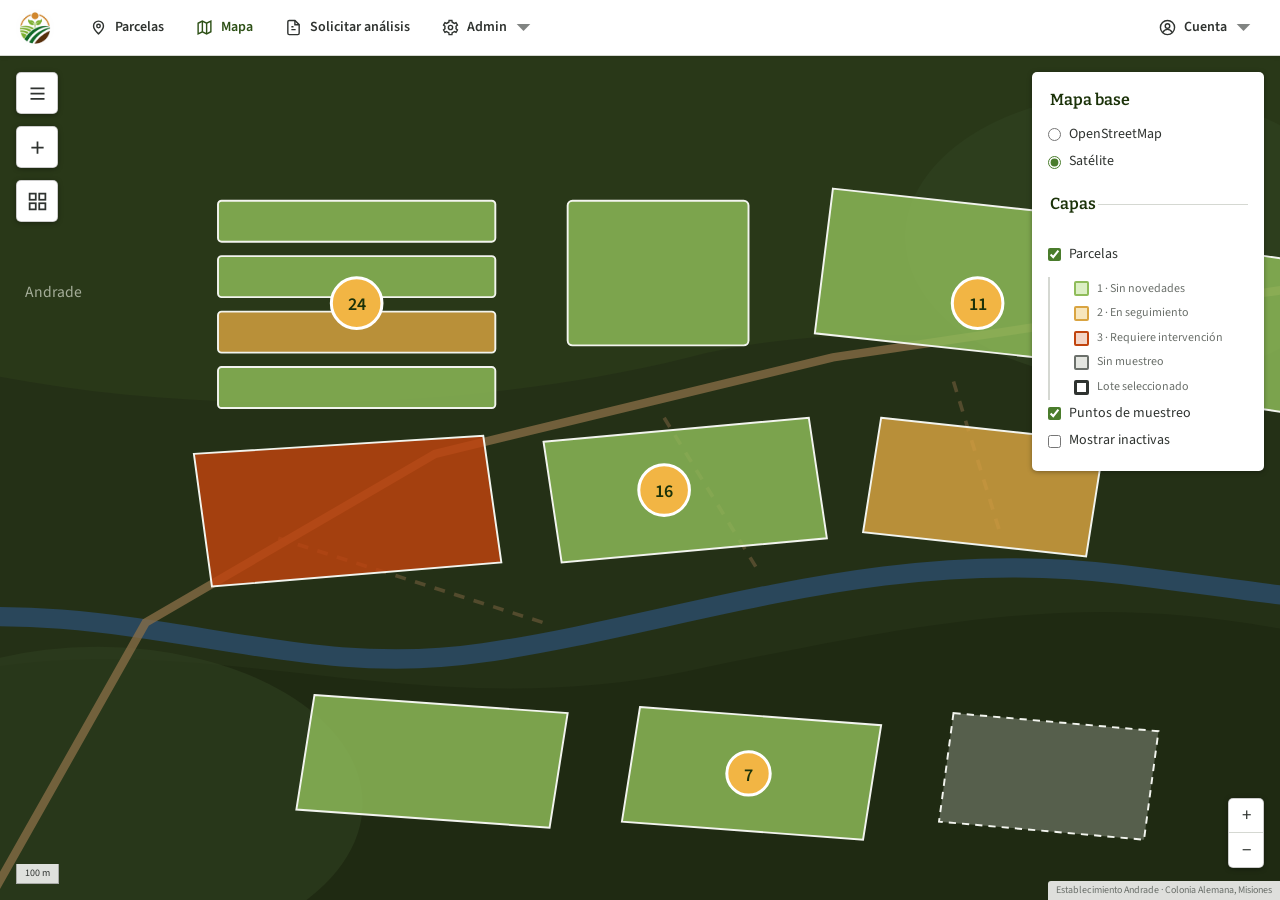
==== commit 5226f576: "cambio en redirecciones" ====
--- a/index.html
+++ b/index.html
@@ -208,12 +208,13 @@
 
     <!-- Herramientas -->
     <div class="mapa__herramientas">
-      <a class="herramienta" href="listado_tabla.html" title="Ver parcelas en tabla"
-         aria-label="Ver parcelas en tabla">
-        <svg viewBox="0 0 24 24" fill="none" stroke="currentColor" stroke-width="2" aria-hidden="true">
-          <path d="M8 6h13M8 12h13M8 18h13M3 6h.01M3 12h.01M3 18h.01"/>
-        </svg>
-      </a>
+        <button type="button" class="herramienta" id="visorAbrir"
+          title="Información del lote" aria-label="Información del lote"
+          aria-controls="visor" aria-expanded="false">
+        <svg viewBox="0 0 24 24" fill="none" stroke="currentColor" stroke-width="2" aria-hidden="true">
+        <path d="M4 6h16M4 12h16M4 18h16"/>
+        </svg>
+      </button>
       <a class="herramienta" href="comprar.html" title="Nueva solicitud de análisis"
          aria-label="Nueva solicitud de análisis">
         <svg viewBox="0 0 24 24" fill="none" stroke="currentColor" stroke-width="2" aria-hidden="true">
--- a/css/visor.css
+++ b/css/visor.css
@@ -6,23 +6,58 @@
 
 /* --- Panel ---------------------------------------------------------------- */
 
+/* --- Panel lateral --------------------------------------------------------
+   Cerrado, queda fuera de la pantalla hacia la izquierda y oculto para el
+   teclado. Con la clase visor--abierto se desliza hacia adentro.            */
+
 .visor {
   position: absolute;
-  left: var(--sp-4);
-  bottom: var(--sp-7);
-  z-index: 400;
-  width: 360px;
-  max-height: calc(100% - 230px);
+  top: 0;
+  bottom: 0;
+  left: 0;
+  z-index: 450;
+  width: 380px;
+  max-width: 100%;
   display: flex;
   flex-direction: column;
   background-color: var(--blanco);
-  border-radius: var(--radio);
-  box-shadow: var(--sombra);
+  box-shadow: 2px 0 14px rgba(0, 0, 0, 0.28);
   font-size: var(--txt-sm);
-}
-
-.visor--activo {
-  border-top: 3px solid var(--verde-medio);
+  transform: translateX(-100%);
+  visibility: hidden;
+  transition: transform 0.25s ease, visibility 0s linear 0.25s;
+}
+
+.visor--abierto {
+  transform: translateX(0);
+  visibility: visible;
+  transition: transform 0.25s ease, visibility 0s;
+}
+
+/* Con el panel abierto, los botones y la escala se corren a la derecha */
+.mapa__herramientas,
+.mapa__escala {
+  transition: left 0.25s ease;
+}
+
+.mapa--panel-abierto .mapa__herramientas,
+.mapa--panel-abierto .mapa__escala {
+  left: calc(380px + var(--sp-4));
+}
+
+/* El ☰ ahora es un botón: se ajusta y se marca cuando el panel está abierto */
+button.herramienta {
+  padding: 0;
+}
+
+.herramienta[aria-expanded="true"] {
+  color: var(--blanco);
+  background-color: var(--verde-oscuro);
+}
+
+.herramienta[aria-expanded="true"]:hover {
+  color: var(--blanco);
+  background-color: var(--verde-medio);
 }
 
 .visor__encabezado {
@@ -310,13 +345,15 @@
 
 /* --- Pantallas chicas ----------------------------------------------------- */
 
+/* --- Pantallas chicas: el panel ocupa todo el ancho ---------------------- */
+
 @media (max-width: 820px) {
   .visor {
-    left: var(--sp-2);
-    right: var(--sp-2);
-    bottom: var(--sp-2);
-    width: auto;
-    max-height: 55%;
+    width: 100%;
+  }
+
+  .mapa--panel-abierto .mapa__herramientas {
+    display: none;
   }
 
   .mapa__zoom,
@@ -324,3 +361,12 @@
     display: none;
   }
 }
+
+@media (prefers-reduced-motion: reduce) {
+  .visor,
+  .visor--abierto,
+  .mapa__herramientas,
+  .mapa__escala {
+    transition: none;
+  }
+}
